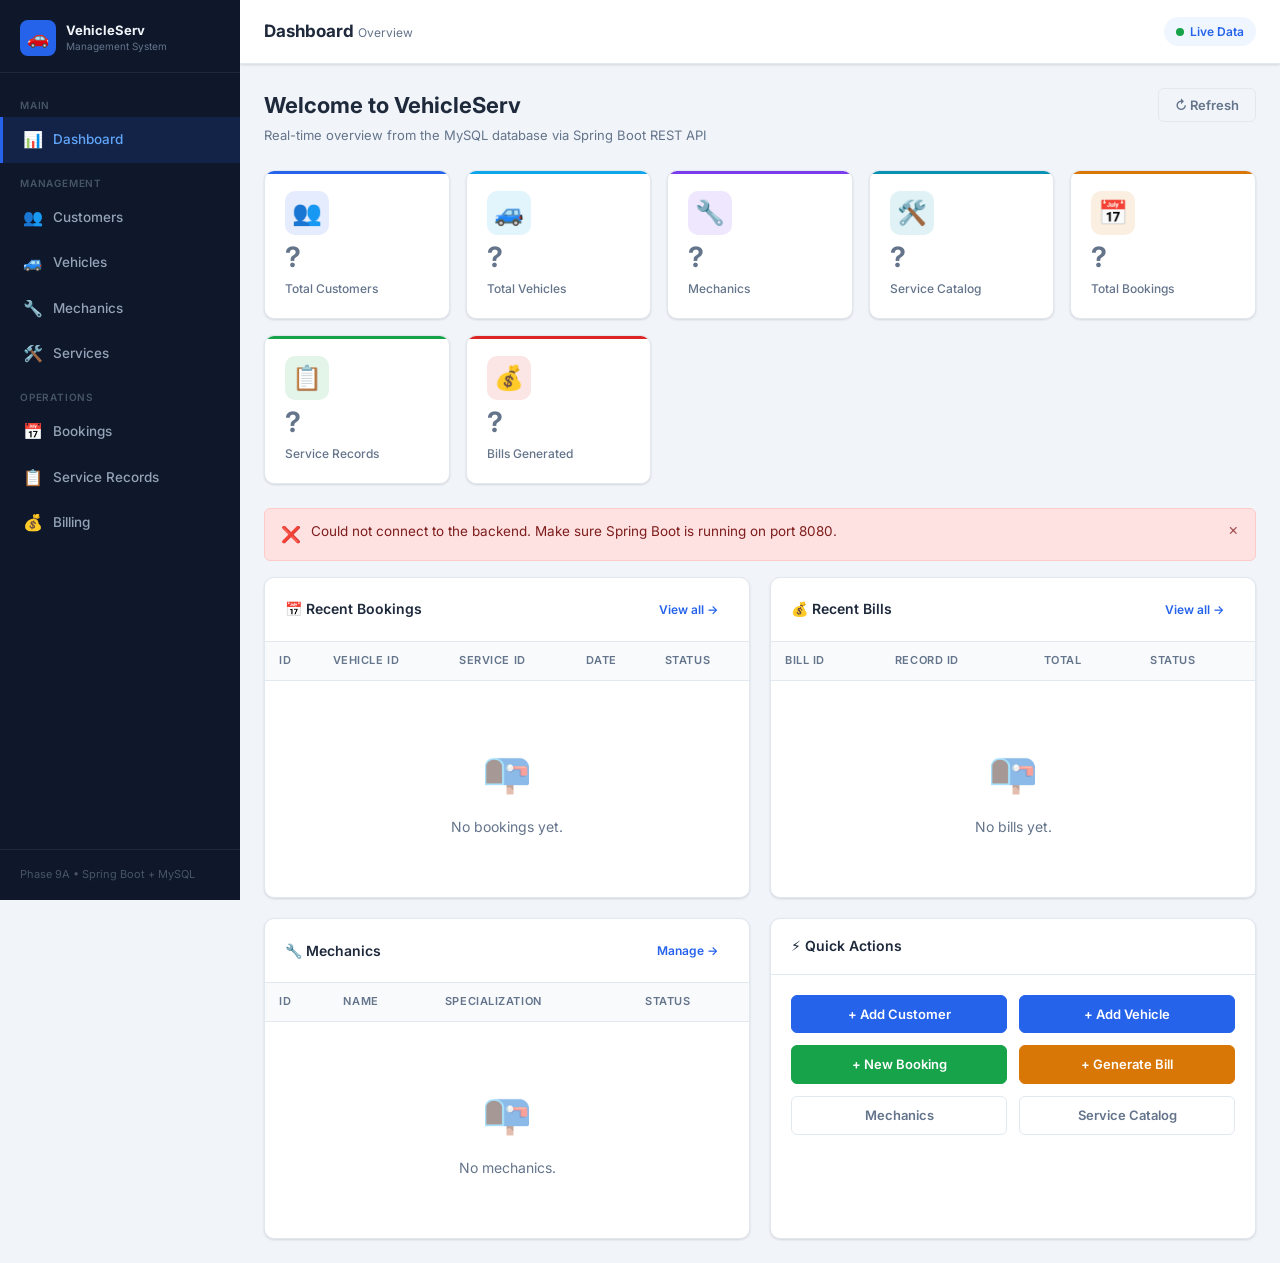
==== src/main/resources/static/index.html @ 57cae501 "updated code" ====
<!DOCTYPE html>
<html lang="en">
<head>
  <meta charset="UTF-8" />
  <meta name="viewport" content="width=device-width, initial-scale=1.0" />
  <title>Dashboard – Vehicle Service Management System</title>
  <meta name="description" content="Vehicle Service Management System dashboard showing live counts of customers, vehicles, mechanics, bookings, and bills." />
  <link rel="stylesheet" href="css/style.css" />
</head>
<body>

<div class="app-shell">

  <!-- ========= SIDEBAR ========= -->
  <aside class="sidebar" id="sidebar">
    <div class="sidebar-logo">
      <div class="logo-icon">🚗</div>
      <div>
        <div class="logo-text">VehicleServ</div>
        <div class="logo-sub">Management System</div>
      </div>
    </div>

    <nav class="sidebar-nav">
      <div class="nav-section-label">Main</div>
      <a class="nav-item" data-page="index.html" href="index.html">
        <span class="nav-icon">📊</span> Dashboard
      </a>

      <div class="nav-section-label">Management</div>
      <a class="nav-item" data-page="customers.html" href="pages/customers.html">
        <span class="nav-icon">👥</span> Customers
      </a>
      <a class="nav-item" data-page="vehicles.html" href="pages/vehicles.html">
        <span class="nav-icon">🚙</span> Vehicles
      </a>
      <a class="nav-item" data-page="mechanics.html" href="pages/mechanics.html">
        <span class="nav-icon">🔧</span> Mechanics
      </a>
      <a class="nav-item" data-page="services.html" href="pages/services.html">
        <span class="nav-icon">🛠️</span> Services
      </a>

      <div class="nav-section-label">Operations</div>
      <a class="nav-item" data-page="bookings.html" href="pages/bookings.html">
        <span class="nav-icon">📅</span> Bookings
      </a>
      <a class="nav-item" data-page="service-records.html" href="pages/service-records.html">
        <span class="nav-icon">📋</span> Service Records
      </a>
      <a class="nav-item" data-page="billing.html" href="pages/billing.html">
        <span class="nav-icon">💰</span> Billing
      </a>
    </nav>

    <div class="sidebar-footer">
      Phase 9A &bull; Spring Boot + MySQL
    </div>
  </aside>

  <div class="sidebar-overlay" id="sidebarOverlay"></div>

  <!-- ========= MAIN ========= -->
  <div class="main-wrapper">

    <!-- Top Header -->
    <header class="top-header">
      <button class="menu-toggle" id="menuToggle" aria-label="Toggle menu">☰</button>
      <div class="header-title">
        Dashboard <span class="header-subtitle">Overview</span>
      </div>
      <div class="header-right">
        <div class="header-badge">
          <span class="status-dot"></span> Live Data
        </div>
      </div>
    </header>

    <!-- Page Content -->
    <main class="page-content">

      <div class="page-header">
        <div class="page-header-left">
          <h1>Welcome to VehicleServ</h1>
          <p>Real-time overview from the MySQL database via Spring Boot REST API</p>
        </div>
        <button class="btn btn-outline" id="refreshDashboard">↻ Refresh</button>
      </div>

      <!-- Stats Cards -->
      <div class="stats-grid" id="statsGrid">
        <div class="stat-card" style="--stat-color:#2563eb">
          <div class="stat-icon">👥</div>
          <div class="stat-value" id="statCustomers"><span class="spinner spinner-dark"></span></div>
          <div class="stat-label">Total Customers</div>
        </div>
        <div class="stat-card" style="--stat-color:#0ea5e9">
          <div class="stat-icon">🚙</div>
          <div class="stat-value" id="statVehicles"><span class="spinner spinner-dark"></span></div>
          <div class="stat-label">Total Vehicles</div>
        </div>
        <div class="stat-card" style="--stat-color:#7c3aed">
          <div class="stat-icon">🔧</div>
          <div class="stat-value" id="statMechanics"><span class="spinner spinner-dark"></span></div>
          <div class="stat-label">Mechanics</div>
        </div>
        <div class="stat-card" style="--stat-color:#0891b2">
          <div class="stat-icon">🛠️</div>
          <div class="stat-value" id="statServices"><span class="spinner spinner-dark"></span></div>
          <div class="stat-label">Service Catalog</div>
        </div>
        <div class="stat-card" style="--stat-color:#d97706">
          <div class="stat-icon">📅</div>
          <div class="stat-value" id="statBookings"><span class="spinner spinner-dark"></span></div>
          <div class="stat-label">Total Bookings</div>
        </div>
        <div class="stat-card" style="--stat-color:#16a34a">
          <div class="stat-icon">📋</div>
          <div class="stat-value" id="statRecords"><span class="spinner spinner-dark"></span></div>
          <div class="stat-label">Service Records</div>
        </div>
        <div class="stat-card" style="--stat-color:#dc2626">
          <div class="stat-icon">💰</div>
          <div class="stat-value" id="statBills"><span class="spinner spinner-dark"></span></div>
          <div class="stat-label">Bills Generated</div>
        </div>
      </div>

      <!-- Alert area -->
      <div id="dashAlerts"></div>

      <!-- Two-column detail cards -->
      <div class="dashboard-grid">

        <!-- Recent Bookings -->
        <div class="card">
          <div class="card-header">
            <span class="card-title">📅 Recent Bookings</span>
            <a href="pages/bookings.html" class="btn btn-ghost btn-sm">View all →</a>
          </div>
          <div class="table-container">
            <table>
              <thead>
                <tr>
                  <th>ID</th>
                  <th>Vehicle ID</th>
                  <th>Service ID</th>
                  <th>Date</th>
                  <th>Status</th>
                </tr>
              </thead>
              <tbody id="recentBookingsTbody">
                <tr class="loading-row"><td colspan="5"><span class="spinner spinner-dark"></span> Loading…</td></tr>
              </tbody>
            </table>
          </div>
        </div>

        <!-- Recent Bills -->
        <div class="card">
          <div class="card-header">
            <span class="card-title">💰 Recent Bills</span>
            <a href="pages/billing.html" class="btn btn-ghost btn-sm">View all →</a>
          </div>
          <div class="table-container">
            <table>
              <thead>
                <tr>
                  <th>Bill ID</th>
                  <th>Record ID</th>
                  <th>Total</th>
                  <th>Status</th>
                </tr>
              </thead>
              <tbody id="recentBillsTbody">
                <tr class="loading-row"><td colspan="4"><span class="spinner spinner-dark"></span> Loading…</td></tr>
              </tbody>
            </table>
          </div>
        </div>

        <!-- Mechanics Availability -->
        <div class="card">
          <div class="card-header">
            <span class="card-title">🔧 Mechanics</span>
            <a href="pages/mechanics.html" class="btn btn-ghost btn-sm">Manage →</a>
          </div>
          <div class="table-container">
            <table>
              <thead>
                <tr><th>ID</th><th>Name</th><th>Specialization</th><th>Status</th></tr>
              </thead>
              <tbody id="mechanicsTbody">
                <tr class="loading-row"><td colspan="4"><span class="spinner spinner-dark"></span> Loading…</td></tr>
              </tbody>
            </table>
          </div>
        </div>

        <!-- Quick Links -->
        <div class="card">
          <div class="card-header">
            <span class="card-title">⚡ Quick Actions</span>
          </div>
          <div class="card-body">
            <div style="display:grid;grid-template-columns:1fr 1fr;gap:12px;">
              <a href="pages/customers.html" class="btn btn-primary w-full" style="justify-content:center;">+ Add Customer</a>
              <a href="pages/vehicles.html"  class="btn btn-primary w-full" style="justify-content:center;">+ Add Vehicle</a>
              <a href="pages/bookings.html"  class="btn btn-success w-full" style="justify-content:center;">+ New Booking</a>
              <a href="pages/billing.html"   class="btn btn-warning w-full" style="justify-content:center;">+ Generate Bill</a>
              <a href="pages/mechanics.html" class="btn btn-outline w-full" style="justify-content:center;">Mechanics</a>
              <a href="pages/services.html"  class="btn btn-outline w-full" style="justify-content:center;">Service Catalog</a>
            </div>
          </div>
        </div>

      </div>
    </main>
  </div>
</div>

<script src="js/app.js"></script>
<script>
(async function loadDashboard() {

  async function safeGet(path) {
    try { return await apiGet(path); }
    catch (e) { return null; }
  }

  function setStat(id, data) {
    const el = document.getElementById(id);
    if (!el) return;
    el.textContent = data !== null ? (Array.isArray(data) ? data.length : '—') : '?';
    if (data === null) el.style.color = 'var(--text-muted)';
  }

  async function load() {
    const alertBox = document.getElementById('dashAlerts');
    clearAlerts(alertBox);

    const [customers, vehicles, mechanics, services, bookings, records, bills] = await Promise.all([
      safeGet('/api/customers'),
      safeGet('/api/vehicles'),
      safeGet('/api/mechanics'),
      safeGet('/api/services'),
      safeGet('/api/bookings'),
      safeGet('/api/service-records'),
      safeGet('/api/bills')
    ]);

    if (!customers && !vehicles && !bookings) {
      showAlert(alertBox, 'Could not connect to the backend. Make sure Spring Boot is running on port 8080.', 'danger', 0);
    }

    setStat('statCustomers', customers);
    setStat('statVehicles',  vehicles);
    setStat('statMechanics', mechanics);
    setStat('statServices',  services);
    setStat('statBookings',  bookings);
    setStat('statRecords',   records);
    setStat('statBills',     bills);

    // Recent bookings
    const bTbody = document.getElementById('recentBookingsTbody');
    if (bookings && bookings.length > 0) {
      const recent = bookings.slice(-5).reverse();
      bTbody.innerHTML = recent.map(b => `
        <tr>
          <td class="fw-600">#${escHtml(b.bookingId)}</td>
          <td>V-${escHtml(b.vehicleId)}</td>
          <td>S-${escHtml(b.serviceId)}</td>
          <td>${formatDate(b.serviceDate)}</td>
          <td>${bookingStatusBadge(b.status)}</td>
        </tr>`).join('');
    } else {
      tableEmpty(bTbody, 'No bookings yet.', 5);
    }

    // Recent bills
    const billTbody = document.getElementById('recentBillsTbody');
    if (bills && bills.length > 0) {
      const recent = bills.slice(-5).reverse();
      billTbody.innerHTML = recent.map(b => `
        <tr>
          <td class="fw-600">#${escHtml(b.billId)}</td>
          <td>${escHtml(b.recordId)}</td>
          <td>${formatCurrency(b.totalAmount)}</td>
          <td>${paymentStatusBadge(b.paymentStatus)}</td>
        </tr>`).join('');
    } else {
      tableEmpty(billTbody, 'No bills yet.', 4);
    }

    // Mechanics
    const mTbody = document.getElementById('mechanicsTbody');
    if (mechanics && mechanics.length > 0) {
      mTbody.innerHTML = mechanics.map(m => `
        <tr>
          <td>${escHtml(m.mechanicId)}</td>
          <td class="fw-600">${escHtml(m.name)}</td>
          <td>${escHtml(m.specialization)}</td>
          <td>${availabilityBadge(m.availability)}</td>
        </tr>`).join('');
    } else {
      tableEmpty(mTbody, 'No mechanics.', 4);
    }
  }

  await load();
  document.getElementById('refreshDashboard').addEventListener('click', load);
})();
</script>
</body>
</html>
---- src/main/resources/static/css/style.css ----
/* =============================================
   Vehicle Service Management System – styles
   ============================================= */

@import url('https://fonts.googleapis.com/css2?family=Inter:wght@300;400;500;600;700&display=swap');

/* ---- CSS Variables ---- */
:root {
  --primary:       #2563eb;
  --primary-dark:  #1d4ed8;
  --primary-light: #eff6ff;
  --accent:        #0ea5e9;
  --success:       #16a34a;
  --success-light: #dcfce7;
  --warning:       #d97706;
  --warning-light: #fef3c7;
  --danger:        #dc2626;
  --danger-light:  #fee2e2;
  --info:          #0891b2;
  --info-light:    #e0f2fe;

  --sidebar-bg:    #0f172a;
  --sidebar-width: 240px;
  --header-h:      64px;

  --bg:            #f1f5f9;
  --card-bg:       #ffffff;
  --border:        #e2e8f0;
  --text:          #1e293b;
  --text-muted:    #64748b;
  --text-light:    #94a3b8;

  --radius:        10px;
  --radius-sm:     6px;
  --shadow:        0 1px 3px rgba(0,0,0,.08), 0 1px 2px rgba(0,0,0,.06);
  --shadow-md:     0 4px 12px rgba(0,0,0,.1);
  --shadow-lg:     0 10px 30px rgba(0,0,0,.15);

  --transition:    .2s ease;
}

/* ---- Reset ---- */
*, *::before, *::after { box-sizing: border-box; margin: 0; padding: 0; }
html { font-size: 16px; scroll-behavior: smooth; }
body {
  font-family: 'Inter', system-ui, sans-serif;
  background: var(--bg);
  color: var(--text);
  line-height: 1.6;
  min-height: 100vh;
}
a { color: inherit; text-decoration: none; }
ul { list-style: none; }
img { max-width: 100%; }
button { font-family: inherit; cursor: pointer; }
input, select, textarea { font-family: inherit; }

/* ===================== LAYOUT ===================== */

.app-shell {
  display: flex;
  min-height: 100vh;
}

/* ---- Sidebar ---- */
.sidebar {
  width: var(--sidebar-width);
  background: var(--sidebar-bg);
  color: #cbd5e1;
  display: flex;
  flex-direction: column;
  position: fixed;
  top: 0; left: 0; bottom: 0;
  z-index: 200;
  transition: transform var(--transition);
  overflow-y: auto;
}

.sidebar-logo {
  display: flex;
  align-items: center;
  gap: 10px;
  padding: 20px 20px 16px;
  border-bottom: 1px solid #1e293b;
}
.sidebar-logo .logo-icon {
  width: 36px; height: 36px;
  background: var(--primary);
  border-radius: 8px;
  display: flex; align-items: center; justify-content: center;
  font-size: 18px; color: #fff;
  flex-shrink: 0;
}
.sidebar-logo .logo-text {
  font-size: 13px; font-weight: 700; color: #f1f5f9;
  line-height: 1.3;
}
.sidebar-logo .logo-sub {
  font-size: 10px; color: #64748b; font-weight: 400;
}

.sidebar-nav { padding: 12px 0; flex: 1; }

.nav-section-label {
  font-size: 10px; font-weight: 600; text-transform: uppercase;
  letter-spacing: .08em; color: #475569;
  padding: 12px 20px 4px;
}

.nav-item {
  display: flex; align-items: center; gap: 10px;
  padding: 10px 20px;
  font-size: 13.5px; font-weight: 500; color: #94a3b8;
  border-left: 3px solid transparent;
  transition: all var(--transition);
  cursor: pointer;
  border-radius: 0;
}
.nav-item:hover {
  background: rgba(255,255,255,.05);
  color: #f1f5f9;
}
.nav-item.active {
  background: rgba(37,99,235,.15);
  color: #60a5fa;
  border-left-color: var(--primary);
}
.nav-item .nav-icon { font-size: 16px; width: 20px; text-align: center; flex-shrink: 0; }

.sidebar-footer {
  padding: 16px 20px;
  border-top: 1px solid #1e293b;
  font-size: 11px; color: #475569;
}

/* ---- Main Content ---- */
.main-wrapper {
  margin-left: var(--sidebar-width);
  flex: 1;
  display: flex;
  flex-direction: column;
  min-height: 100vh;
}

/* ---- Top Header ---- */
.top-header {
  height: var(--header-h);
  background: var(--card-bg);
  border-bottom: 1px solid var(--border);
  display: flex; align-items: center;
  padding: 0 24px;
  position: sticky; top: 0; z-index: 100;
  box-shadow: var(--shadow);
  gap: 16px;
}
.menu-toggle {
  display: none;
  background: none; border: none;
  font-size: 20px; color: var(--text-muted);
  padding: 4px;
}
.header-title {
  font-size: 17px; font-weight: 700; color: var(--text);
  flex: 1;
}
.header-subtitle { font-size: 12px; color: var(--text-muted); font-weight: 400; }
.header-right { display: flex; align-items: center; gap: 12px; }
.header-badge {
  display: flex; align-items: center; gap: 6px;
  background: var(--primary-light);
  color: var(--primary);
  padding: 5px 12px; border-radius: 20px;
  font-size: 12px; font-weight: 600;
}
.status-dot {
  width: 8px; height: 8px;
  border-radius: 50%; background: var(--success);
  animation: pulse 2s infinite;
}
@keyframes pulse {
  0%, 100% { opacity: 1; }
  50% { opacity: .4; }
}

/* ---- Page Content ---- */
.page-content {
  padding: 24px;
  flex: 1;
  max-width: 1400px;
  width: 100%;
}
.page-header {
  display: flex; align-items: flex-start; justify-content: space-between;
  margin-bottom: 24px; gap: 16px; flex-wrap: wrap;
}
.page-header-left h1 {
  font-size: 22px; font-weight: 700; color: var(--text);
}
.page-header-left p {
  font-size: 13px; color: var(--text-muted); margin-top: 2px;
}

/* ===================== CARDS ===================== */

.card {
  background: var(--card-bg);
  border-radius: var(--radius);
  border: 1px solid var(--border);
  box-shadow: var(--shadow);
}
.card-header {
  display: flex; align-items: center; justify-content: space-between;
  padding: 16px 20px;
  border-bottom: 1px solid var(--border);
}
.card-title {
  font-size: 14px; font-weight: 600; color: var(--text);
  display: flex; align-items: center; gap: 8px;
}
.card-body { padding: 20px; }
.card-footer { padding: 12px 20px; border-top: 1px solid var(--border); }

/* Dashboard stats row */
.stats-grid {
  display: grid;
  grid-template-columns: repeat(auto-fill, minmax(170px, 1fr));
  gap: 16px;
  margin-bottom: 24px;
}
.stat-card {
  background: var(--card-bg);
  border-radius: var(--radius);
  border: 1px solid var(--border);
  padding: 20px;
  box-shadow: var(--shadow);
  display: flex; flex-direction: column; gap: 8px;
  position: relative; overflow: hidden;
  transition: transform var(--transition), box-shadow var(--transition);
}
.stat-card:hover { transform: translateY(-2px); box-shadow: var(--shadow-md); }
.stat-card::before {
  content: '';
  position: absolute; top: 0; left: 0; right: 0; height: 3px;
  background: var(--stat-color, var(--primary));
  border-radius: var(--radius) var(--radius) 0 0;
}
.stat-icon {
  font-size: 24px;
  width: 44px; height: 44px;
  border-radius: 10px;
  display: flex; align-items: center; justify-content: center;
  background: color-mix(in srgb, var(--stat-color, var(--primary)) 12%, white);
}
.stat-value {
  font-size: 28px; font-weight: 700; color: var(--text);
  line-height: 1;
}
.stat-label { font-size: 12px; color: var(--text-muted); font-weight: 500; }
.stat-loading { font-size: 20px; color: var(--text-light); }

/* Dashboard grid */
.dashboard-grid {
  display: grid;
  grid-template-columns: repeat(auto-fit, minmax(340px, 1fr));
  gap: 20px;
}

/* ===================== TABLES ===================== */

.table-container { overflow-x: auto; }
table {
  width: 100%; border-collapse: collapse;
  font-size: 13.5px;
}
thead th {
  background: #f8fafc;
  padding: 10px 14px;
  text-align: left;
  font-size: 11px; font-weight: 600; text-transform: uppercase;
  letter-spacing: .05em; color: var(--text-muted);
  border-bottom: 1px solid var(--border);
  white-space: nowrap;
}
tbody tr { border-bottom: 1px solid var(--border); transition: background var(--transition); }
tbody tr:last-child { border-bottom: none; }
tbody tr:hover { background: #f8fafc; }
tbody td {
  padding: 11px 14px;
  color: var(--text);
  vertical-align: middle;
}
.table-actions { display: flex; gap: 6px; }
.empty-state {
  text-align: center; padding: 48px 24px;
  color: var(--text-muted);
}
.empty-state .empty-icon { font-size: 40px; margin-bottom: 12px; opacity: .5; }
.empty-state p { font-size: 14px; }

/* ===================== BADGES ===================== */

.badge {
  display: inline-flex; align-items: center; gap: 4px;
  padding: 3px 10px; border-radius: 20px;
  font-size: 11px; font-weight: 600; white-space: nowrap;
}
.badge-blue   { background: var(--primary-light); color: var(--primary); }
.badge-green  { background: var(--success-light);  color: var(--success); }
.badge-yellow { background: var(--warning-light);  color: var(--warning); }
.badge-red    { background: var(--danger-light);   color: var(--danger); }
.badge-cyan   { background: var(--info-light);     color: var(--info); }
.badge-gray   { background: #f1f5f9; color: var(--text-muted); }

/* ===================== BUTTONS ===================== */

.btn {
  display: inline-flex; align-items: center; gap: 6px;
  padding: 8px 16px; border-radius: var(--radius-sm);
  font-size: 13px; font-weight: 600; border: 1px solid transparent;
  transition: all var(--transition); cursor: pointer; white-space: nowrap;
}
.btn:disabled { opacity: .5; cursor: not-allowed; }
.btn-primary   { background: var(--primary);   color: #fff; border-color: var(--primary); }
.btn-primary:hover:not(:disabled)   { background: var(--primary-dark); border-color: var(--primary-dark); }
.btn-success   { background: var(--success);   color: #fff; border-color: var(--success); }
.btn-success:hover:not(:disabled)   { background: #15803d; }
.btn-danger    { background: var(--danger);    color: #fff; border-color: var(--danger); }
.btn-danger:hover:not(:disabled)    { background: #b91c1c; }
.btn-warning   { background: var(--warning);   color: #fff; border-color: var(--warning); }
.btn-warning:hover:not(:disabled)   { background: #b45309; }
.btn-outline   { background: transparent; color: var(--text-muted); border-color: var(--border); }
.btn-outline:hover:not(:disabled)   { background: #f8fafc; color: var(--text); }
.btn-ghost     { background: transparent; color: var(--primary); border-color: transparent; }
.btn-ghost:hover:not(:disabled)     { background: var(--primary-light); }
.btn-sm { padding: 5px 10px; font-size: 12px; }
.btn-icon { padding: 6px 8px; font-size: 14px; }

/* ===================== FORMS ===================== */

.form-grid {
  display: grid;
  grid-template-columns: repeat(auto-fit, minmax(220px, 1fr));
  gap: 16px;
}
.form-group { display: flex; flex-direction: column; gap: 5px; }
.form-label { font-size: 12px; font-weight: 600; color: var(--text-muted); }
.form-control {
  padding: 9px 12px;
  border: 1px solid var(--border);
  border-radius: var(--radius-sm);
  font-size: 13.5px; color: var(--text);
  background: #fff;
  transition: border-color var(--transition), box-shadow var(--transition);
  width: 100%;
}
.form-control:focus {
  outline: none;
  border-color: var(--primary);
  box-shadow: 0 0 0 3px rgba(37,99,235,.12);
}
.form-control::placeholder { color: var(--text-light); }
.form-control.error { border-color: var(--danger); }
.form-hint { font-size: 11px; color: var(--text-muted); }
.form-error { font-size: 11px; color: var(--danger); }
.form-actions {
  display: flex; gap: 10px; align-items: center;
  margin-top: 8px; flex-wrap: wrap;
}

/* ===================== ALERT MESSAGES ===================== */

.alert {
  display: flex; align-items: flex-start; gap: 10px;
  padding: 12px 16px; border-radius: var(--radius-sm);
  font-size: 13.5px; margin-bottom: 16px;
  animation: slideIn .2s ease;
}
@keyframes slideIn {
  from { opacity: 0; transform: translateY(-6px); }
  to   { opacity: 1; transform: translateY(0); }
}
.alert-icon { font-size: 16px; flex-shrink: 0; margin-top: 1px; }
.alert-success { background: var(--success-light); color: #14532d; border: 1px solid #bbf7d0; }
.alert-danger   { background: var(--danger-light);  color: #7f1d1d; border: 1px solid #fecaca; }
.alert-warning  { background: var(--warning-light); color: #78350f; border: 1px solid #fde68a; }
.alert-info     { background: var(--info-light);    color: #164e63; border: 1px solid #a5f3fc; }
.alert-close {
  margin-left: auto; background: none; border: none;
  color: inherit; cursor: pointer; font-size: 16px; line-height: 1;
  padding: 0; opacity: .7;
}
.alert-close:hover { opacity: 1; }

/* ===================== MODAL ===================== */

.modal-overlay {
  position: fixed; inset: 0;
  background: rgba(0,0,0,.45);
  z-index: 1000;
  display: flex; align-items: center; justify-content: center;
  padding: 16px;
  animation: fadeIn .2s ease;
}
@keyframes fadeIn { from { opacity: 0; } to { opacity: 1; } }
.modal {
  background: var(--card-bg);
  border-radius: var(--radius);
  box-shadow: var(--shadow-lg);
  width: 100%; max-width: 540px;
  max-height: 90vh; overflow-y: auto;
  animation: slideUp .25s ease;
}
@keyframes slideUp {
  from { opacity: 0; transform: translateY(20px); }
  to   { opacity: 1; transform: translateY(0); }
}
.modal-header {
  display: flex; align-items: center; justify-content: space-between;
  padding: 18px 20px; border-bottom: 1px solid var(--border);
}
.modal-title { font-size: 16px; font-weight: 700; }
.modal-close {
  background: none; border: none; font-size: 20px;
  color: var(--text-muted); cursor: pointer; line-height: 1; padding: 2px;
}
.modal-close:hover { color: var(--text); }
.modal-body { padding: 20px; }
.modal-footer {
  padding: 14px 20px; border-top: 1px solid var(--border);
  display: flex; gap: 10px; justify-content: flex-end;
}

/* ===================== SPINNER ===================== */

.spinner {
  display: inline-block;
  width: 18px; height: 18px;
  border: 2px solid rgba(255,255,255,.4);
  border-top-color: currentColor;
  border-radius: 50%;
  animation: spin .7s linear infinite;
  vertical-align: middle;
}
.spinner-dark {
  border-color: var(--border);
  border-top-color: var(--primary);
}
@keyframes spin { to { transform: rotate(360deg); } }

.loading-row td {
  padding: 32px !important;
  text-align: center;
  color: var(--text-muted);
}

/* ===================== SEARCH BAR ===================== */

.search-bar {
  display: flex; align-items: center; gap: 10px; flex-wrap: wrap;
}
.search-input-wrap {
  position: relative; flex: 1; min-width: 200px;
}
.search-input-wrap .search-icon {
  position: absolute; left: 10px; top: 50%; transform: translateY(-50%);
  color: var(--text-light); font-size: 14px; pointer-events: none;
}
.search-input {
  padding: 8px 12px 8px 32px;
  border: 1px solid var(--border);
  border-radius: var(--radius-sm);
  font-size: 13px; width: 100%;
  background: var(--card-bg);
  transition: border-color var(--transition);
}
.search-input:focus { outline: none; border-color: var(--primary); }

/* ===================== RESPONSIVE ===================== */

@media (max-width: 900px) {
  .sidebar {
    transform: translateX(-100%);
  }
  .sidebar.open {
    transform: translateX(0);
    box-shadow: var(--shadow-lg);
  }
  .main-wrapper { margin-left: 0; }
  .menu-toggle { display: flex; }
  .stats-grid { grid-template-columns: repeat(2, 1fr); }
  .dashboard-grid { grid-template-columns: 1fr; }
}
@media (max-width: 500px) {
  .stats-grid { grid-template-columns: 1fr; }
  .page-content { padding: 16px; }
  .top-header { padding: 0 16px; }
  .form-grid { grid-template-columns: 1fr; }
}

/* ===================== UTILITY ===================== */

.hidden { display: none !important; }
.text-muted { color: var(--text-muted); }
.text-sm { font-size: 12px; }
.fw-600 { font-weight: 600; }
.mt-16 { margin-top: 16px; }
.mb-16 { margin-bottom: 16px; }
.gap-8  { gap: 8px; }
.flex   { display: flex; }
.flex-center { display: flex; align-items: center; justify-content: center; }
.flex-between { display: flex; align-items: center; justify-content: space-between; }
.w-full { width: 100%; }

/* ===================== SIDEBAR OVERLAY (mobile) ===================== */
.sidebar-overlay {
  display: none;
  position: fixed; inset: 0;
  background: rgba(0,0,0,.4);
  z-index: 150;
}
.sidebar-overlay.show { display: block; }
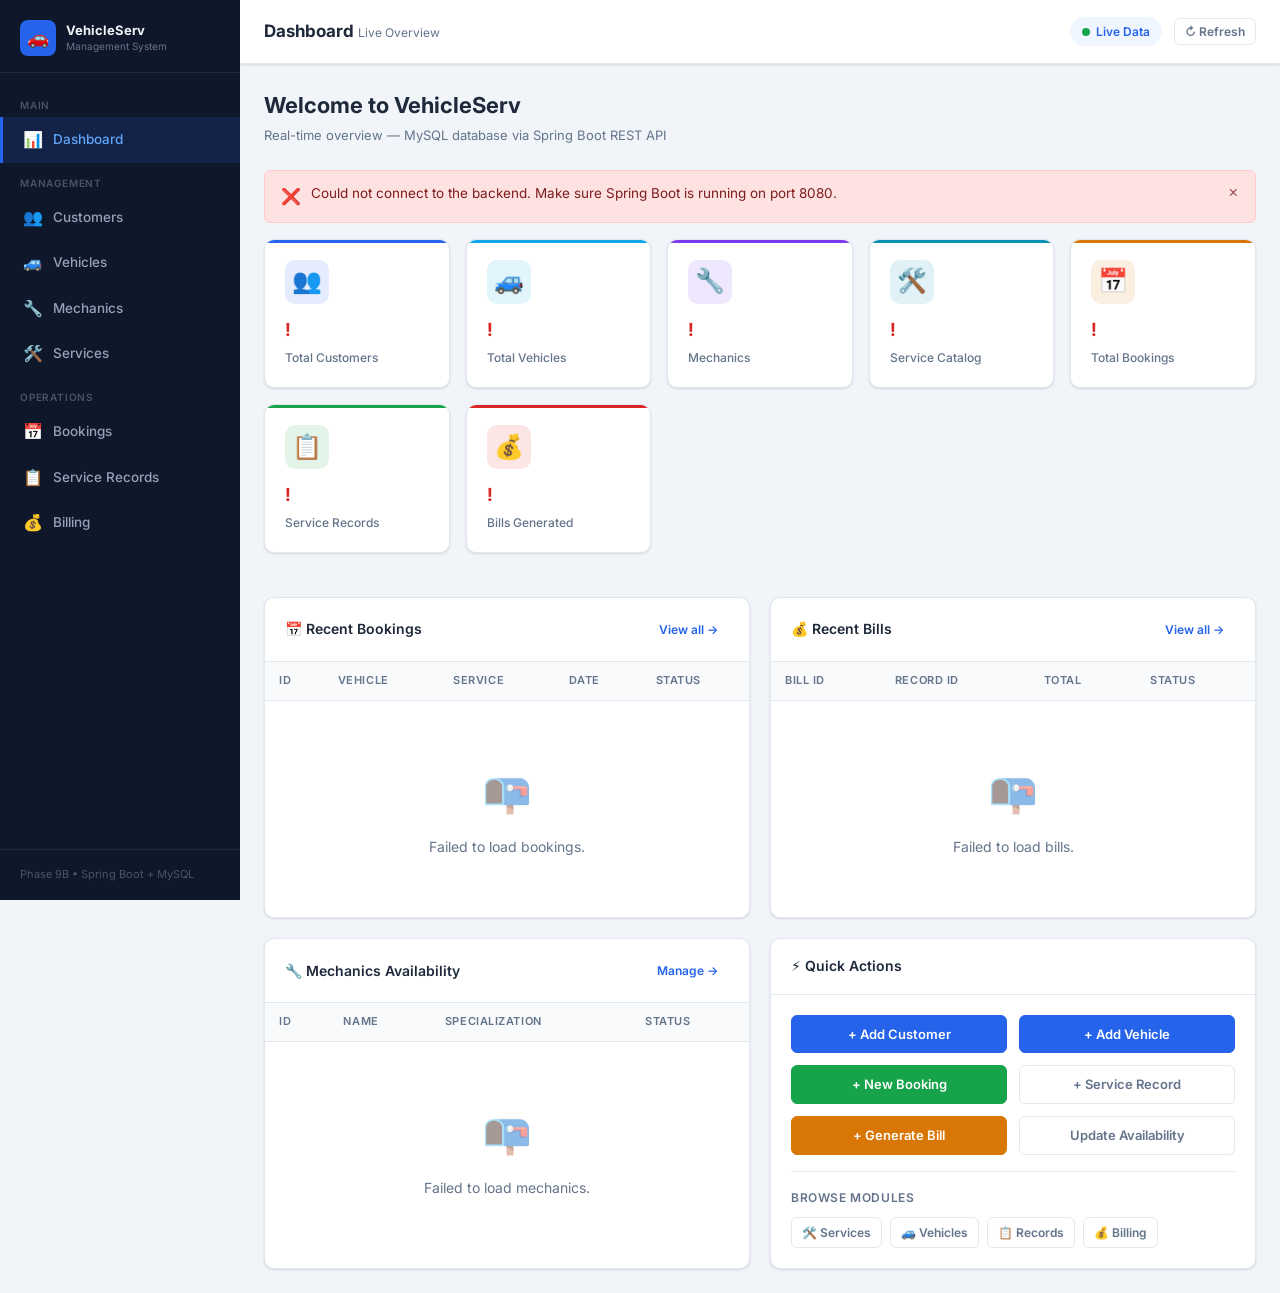
==== commit 44b54d82: "updated code" ====
--- a/src/main/resources/static/index.html
+++ b/src/main/resources/static/index.html
@@ -4,7 +4,7 @@
   <meta charset="UTF-8" />
   <meta name="viewport" content="width=device-width, initial-scale=1.0" />
   <title>Dashboard – Vehicle Service Management System</title>
-  <meta name="description" content="Vehicle Service Management System dashboard showing live counts of customers, vehicles, mechanics, bookings, and bills." />
+  <meta name="description" content="Vehicle Service Management System dashboard — live stats and quick actions." />
   <link rel="stylesheet" href="css/style.css" />
 </head>
 <body>
@@ -54,7 +54,7 @@
     </nav>
 
     <div class="sidebar-footer">
-      Phase 9A &bull; Spring Boot + MySQL
+      Phase 9B &bull; Spring Boot + MySQL
     </div>
   </aside>
 
@@ -67,12 +67,13 @@
     <header class="top-header">
       <button class="menu-toggle" id="menuToggle" aria-label="Toggle menu">☰</button>
       <div class="header-title">
-        Dashboard <span class="header-subtitle">Overview</span>
+        Dashboard <span class="header-subtitle">Live Overview</span>
       </div>
       <div class="header-right">
         <div class="header-badge">
           <span class="status-dot"></span> Live Data
         </div>
+        <button class="btn btn-outline btn-sm" id="refreshDashboard">↻ Refresh</button>
       </div>
     </header>
 
@@ -82,10 +83,12 @@
       <div class="page-header">
         <div class="page-header-left">
           <h1>Welcome to VehicleServ</h1>
-          <p>Real-time overview from the MySQL database via Spring Boot REST API</p>
-        </div>
-        <button class="btn btn-outline" id="refreshDashboard">↻ Refresh</button>
-      </div>
+          <p>Real-time overview — MySQL database via Spring Boot REST API</p>
+        </div>
+      </div>
+
+      <!-- Alert area -->
+      <div id="dashAlerts"></div>
 
       <!-- Stats Cards -->
       <div class="stats-grid" id="statsGrid">
@@ -126,8 +129,8 @@
         </div>
       </div>
 
-      <!-- Alert area -->
-      <div id="dashAlerts"></div>
+      <!-- Derived insight pills -->
+      <div id="insightRow" style="display:flex;gap:10px;flex-wrap:wrap;margin-bottom:20px"></div>
 
       <!-- Two-column detail cards -->
       <div class="dashboard-grid">
@@ -142,11 +145,7 @@
             <table>
               <thead>
                 <tr>
-                  <th>ID</th>
-                  <th>Vehicle ID</th>
-                  <th>Service ID</th>
-                  <th>Date</th>
-                  <th>Status</th>
+                  <th>ID</th><th>Vehicle</th><th>Service</th><th>Date</th><th>Status</th>
                 </tr>
               </thead>
               <tbody id="recentBookingsTbody">
@@ -165,12 +164,7 @@
           <div class="table-container">
             <table>
               <thead>
-                <tr>
-                  <th>Bill ID</th>
-                  <th>Record ID</th>
-                  <th>Total</th>
-                  <th>Status</th>
-                </tr>
+                <tr><th>Bill ID</th><th>Record ID</th><th>Total</th><th>Status</th></tr>
               </thead>
               <tbody id="recentBillsTbody">
                 <tr class="loading-row"><td colspan="4"><span class="spinner spinner-dark"></span> Loading…</td></tr>
@@ -182,7 +176,7 @@
         <!-- Mechanics Availability -->
         <div class="card">
           <div class="card-header">
-            <span class="card-title">🔧 Mechanics</span>
+            <span class="card-title">🔧 Mechanics Availability</span>
             <a href="pages/mechanics.html" class="btn btn-ghost btn-sm">Manage →</a>
           </div>
           <div class="table-container">
@@ -197,7 +191,7 @@
           </div>
         </div>
 
-        <!-- Quick Links -->
+        <!-- Quick Actions -->
         <div class="card">
           <div class="card-header">
             <span class="card-title">⚡ Quick Actions</span>
@@ -207,9 +201,19 @@
               <a href="pages/customers.html" class="btn btn-primary w-full" style="justify-content:center;">+ Add Customer</a>
               <a href="pages/vehicles.html"  class="btn btn-primary w-full" style="justify-content:center;">+ Add Vehicle</a>
               <a href="pages/bookings.html"  class="btn btn-success w-full" style="justify-content:center;">+ New Booking</a>
+              <a href="pages/service-records.html" class="btn btn-outline w-full" style="justify-content:center;">+ Service Record</a>
               <a href="pages/billing.html"   class="btn btn-warning w-full" style="justify-content:center;">+ Generate Bill</a>
-              <a href="pages/mechanics.html" class="btn btn-outline w-full" style="justify-content:center;">Mechanics</a>
-              <a href="pages/services.html"  class="btn btn-outline w-full" style="justify-content:center;">Service Catalog</a>
+              <a href="pages/mechanics.html" class="btn btn-outline w-full" style="justify-content:center;">Update Availability</a>
+            </div>
+
+            <div style="margin-top:16px;padding-top:16px;border-top:1px solid var(--border)">
+              <div style="font-size:12px;font-weight:600;color:var(--text-muted);text-transform:uppercase;letter-spacing:.05em;margin-bottom:10px">Browse Modules</div>
+              <div style="display:flex;gap:8px;flex-wrap:wrap;">
+                <a href="pages/services.html"        class="btn btn-outline btn-sm">🛠️ Services</a>
+                <a href="pages/vehicles.html"        class="btn btn-outline btn-sm">🚙 Vehicles</a>
+                <a href="pages/service-records.html" class="btn btn-outline btn-sm">📋 Records</a>
+                <a href="pages/billing.html"         class="btn btn-outline btn-sm">💰 Billing</a>
+              </div>
             </div>
           </div>
         </div>
@@ -221,6 +225,7 @@
 
 <script src="js/app.js"></script>
 <script>
+'use strict';
 (async function loadDashboard() {
 
   async function safeGet(path) {
@@ -228,11 +233,14 @@
     catch (e) { return null; }
   }
 
-  function setStat(id, data) {
+  function setStat(id, data, failMsg) {
     const el = document.getElementById(id);
     if (!el) return;
-    el.textContent = data !== null ? (Array.isArray(data) ? data.length : '—') : '?';
-    if (data === null) el.style.color = 'var(--text-muted)';
+    if (data === null) {
+      el.innerHTML = '<span style="color:var(--danger);font-size:18px" title="' + escHtml(failMsg || 'Error') + '">!</span>';
+    } else {
+      el.textContent = Array.isArray(data) ? data.length : '—';
+    }
   }
 
   async function load() {
@@ -249,19 +257,42 @@
       safeGet('/api/bills')
     ]);
 
+    // Show connectivity warning only if all core APIs fail
     if (!customers && !vehicles && !bookings) {
-      showAlert(alertBox, 'Could not connect to the backend. Make sure Spring Boot is running on port 8080.', 'danger', 0);
-    }
-
-    setStat('statCustomers', customers);
-    setStat('statVehicles',  vehicles);
-    setStat('statMechanics', mechanics);
-    setStat('statServices',  services);
-    setStat('statBookings',  bookings);
-    setStat('statRecords',   records);
-    setStat('statBills',     bills);
-
-    // Recent bookings
+      showAlert(alertBox,
+        'Could not connect to the backend. Make sure Spring Boot is running on port 8080.',
+        'danger', 0);
+    }
+
+    setStat('statCustomers', customers, 'Could not load customers');
+    setStat('statVehicles',  vehicles,  'Could not load vehicles');
+    setStat('statMechanics', mechanics, 'Could not load mechanics');
+    setStat('statServices',  services,  'Could not load services');
+    setStat('statBookings',  bookings,  'Could not load bookings');
+    setStat('statRecords',   records,   'Could not load service records');
+    setStat('statBills',     bills,     'Could not load bills');
+
+    // Derived insight pills
+    const insightRow = document.getElementById('insightRow');
+    insightRow.innerHTML = '';
+    if (bookings) {
+      const active  = bookings.filter(b => ['BOOKED','ASSIGNED','IN_PROGRESS'].includes(b.status)).length;
+      const pending = bookings.filter(b => b.status === 'BOOKED').length;
+      insightRow.innerHTML += `<span class="badge badge-yellow" style="font-size:12px;padding:5px 12px">📅 ${active} active booking${active !== 1 ? 's' : ''}</span>`;
+      if (pending > 0)
+        insightRow.innerHTML += `<span class="badge badge-red" style="font-size:12px;padding:5px 12px">⏳ ${pending} awaiting mechanic</span>`;
+    }
+    if (bills) {
+      const unpaid = bills.filter(b => b.paymentStatus === 'PENDING').length;
+      if (unpaid > 0)
+        insightRow.innerHTML += `<span class="badge badge-yellow" style="font-size:12px;padding:5px 12px">💳 ${unpaid} unpaid bill${unpaid !== 1 ? 's' : ''}</span>`;
+    }
+    if (mechanics) {
+      const avail = mechanics.filter(m => m.availability === 'AVAILABLE').length;
+      insightRow.innerHTML += `<span class="badge badge-green" style="font-size:12px;padding:5px 12px">🔧 ${avail} mechanic${avail !== 1 ? 's' : ''} available</span>`;
+    }
+
+    // Recent bookings (last 5, newest first)
     const bTbody = document.getElementById('recentBookingsTbody');
     if (bookings && bookings.length > 0) {
       const recent = bookings.slice(-5).reverse();
@@ -273,26 +304,30 @@
           <td>${formatDate(b.serviceDate)}</td>
           <td>${bookingStatusBadge(b.status)}</td>
         </tr>`).join('');
+    } else if (bookings) {
+      tableEmpty(bTbody, 'No bookings yet.', 5);
     } else {
-      tableEmpty(bTbody, 'No bookings yet.', 5);
-    }
-
-    // Recent bills
+      tableEmpty(bTbody, 'Failed to load bookings.', 5);
+    }
+
+    // Recent bills (last 5, newest first)
     const billTbody = document.getElementById('recentBillsTbody');
     if (bills && bills.length > 0) {
       const recent = bills.slice(-5).reverse();
       billTbody.innerHTML = recent.map(b => `
         <tr>
           <td class="fw-600">#${escHtml(b.billId)}</td>
-          <td>${escHtml(b.recordId)}</td>
-          <td>${formatCurrency(b.totalAmount)}</td>
+          <td>R-${escHtml(b.recordId)}</td>
+          <td class="fw-600">${formatCurrency(b.totalAmount)}</td>
           <td>${paymentStatusBadge(b.paymentStatus)}</td>
         </tr>`).join('');
+    } else if (bills) {
+      tableEmpty(billTbody, 'No bills yet.', 4);
     } else {
-      tableEmpty(billTbody, 'No bills yet.', 4);
-    }
-
-    // Mechanics
+      tableEmpty(billTbody, 'Failed to load bills.', 4);
+    }
+
+    // Mechanics availability
     const mTbody = document.getElementById('mechanicsTbody');
     if (mechanics && mechanics.length > 0) {
       mTbody.innerHTML = mechanics.map(m => `
@@ -302,8 +337,10 @@
           <td>${escHtml(m.specialization)}</td>
           <td>${availabilityBadge(m.availability)}</td>
         </tr>`).join('');
+    } else if (mechanics) {
+      tableEmpty(mTbody, 'No mechanics added yet.', 4);
     } else {
-      tableEmpty(mTbody, 'No mechanics.', 4);
+      tableEmpty(mTbody, 'Failed to load mechanics.', 4);
     }
   }
 
--- a/src/main/resources/static/css/style.css
+++ b/src/main/resources/static/css/style.css
@@ -519,3 +519,137 @@
   z-index: 150;
 }
 .sidebar-overlay.show { display: block; }
+
+/* ===================== PHASE 9B ADDITIONS ===================== */
+
+/* Filter / toolbar row */
+.toolbar {
+  display: flex; align-items: center; gap: 10px; flex-wrap: wrap;
+  padding: 12px 20px; border-bottom: 1px solid var(--border);
+  background: #fafbfc;
+}
+.toolbar-left  { display: flex; align-items: center; gap: 10px; flex: 1; flex-wrap: wrap; }
+.toolbar-right { display: flex; align-items: center; gap: 8px; flex-shrink: 0; }
+.record-count {
+  font-size: 12px; color: var(--text-muted);
+  background: #f1f5f9; padding: 3px 10px; border-radius: 12px; font-weight: 600;
+  white-space: nowrap;
+}
+
+/* Inline select (filter) */
+.filter-select {
+  padding: 7px 10px;
+  border: 1px solid var(--border);
+  border-radius: var(--radius-sm);
+  font-size: 13px; color: var(--text);
+  background: #fff;
+  cursor: pointer;
+}
+.filter-select:focus { outline: none; border-color: var(--primary); }
+
+/* Workflow step indicator */
+.workflow-steps {
+  display: flex; align-items: center; gap: 0;
+  overflow-x: auto; padding: 16px 20px;
+  border-bottom: 1px solid var(--border);
+  background: #fafbfc;
+}
+.workflow-step {
+  display: flex; flex-direction: column; align-items: center;
+  gap: 4px; min-width: 90px; flex-shrink: 0;
+}
+.step-dot {
+  width: 32px; height: 32px; border-radius: 50%;
+  display: flex; align-items: center; justify-content: center;
+  font-size: 13px; font-weight: 700;
+  background: #e2e8f0; color: var(--text-muted);
+  transition: all .3s;
+}
+.step-dot.active   { background: var(--primary); color: #fff; }
+.step-dot.done     { background: var(--success);  color: #fff; }
+.step-dot.cancelled{ background: var(--danger);   color: #fff; }
+.step-label { font-size: 10px; color: var(--text-muted); font-weight: 500; text-align: center; }
+.step-connector {
+  flex: 1; height: 2px; min-width: 24px;
+  background: #e2e8f0; margin-bottom: 14px;
+  transition: background .3s;
+}
+.step-connector.done { background: var(--success); }
+
+/* Info panel (key-value pairs) */
+.info-panel {
+  display: grid;
+  grid-template-columns: repeat(auto-fill, minmax(180px, 1fr));
+  gap: 12px;
+  padding: 16px;
+  background: #f8fafc;
+  border-radius: var(--radius-sm);
+  border: 1px solid var(--border);
+  margin-bottom: 16px;
+}
+.info-item .info-label { font-size: 11px; color: var(--text-muted); font-weight: 600; text-transform: uppercase; letter-spacing: .04em; }
+.info-item .info-value { font-size: 14px; color: var(--text); font-weight: 600; margin-top: 2px; }
+
+/* Tab nav */
+.tab-nav {
+  display: flex; gap: 0; border-bottom: 2px solid var(--border);
+  padding: 0 20px; background: var(--card-bg);
+}
+.tab-btn {
+  padding: 12px 16px; font-size: 13px; font-weight: 600;
+  color: var(--text-muted); border: none; background: none;
+  cursor: pointer; border-bottom: 2px solid transparent;
+  margin-bottom: -2px; transition: all var(--transition);
+}
+.tab-btn:hover   { color: var(--text); }
+.tab-btn.active  { color: var(--primary); border-bottom-color: var(--primary); }
+.tab-pane { display: none; }
+.tab-pane.active { display: block; }
+
+/* Vehicle history select */
+.history-select-wrap {
+  padding: 20px; border-bottom: 1px solid var(--border);
+  display: flex; align-items: flex-end; gap: 12px; flex-wrap: wrap;
+}
+
+/* Booking detail panel */
+.booking-card {
+  border: 1px solid var(--border);
+  border-radius: var(--radius);
+  padding: 16px;
+  margin-bottom: 12px;
+  background: var(--card-bg);
+  transition: box-shadow var(--transition);
+}
+.booking-card:hover { box-shadow: var(--shadow-md); }
+.booking-card-header {
+  display: flex; align-items: center; justify-content: space-between;
+  margin-bottom: 10px; flex-wrap: wrap; gap: 8px;
+}
+.booking-card-actions { display: flex; gap: 6px; flex-wrap: wrap; }
+
+/* Summary row in billing */
+.bill-summary {
+  background: #f8fafc; border-radius: var(--radius-sm);
+  border: 1px solid var(--border); padding: 14px 16px;
+  display: grid; grid-template-columns: repeat(auto-fill, minmax(140px, 1fr));
+  gap: 10px; margin-bottom: 12px;
+}
+.bill-line { display: flex; flex-direction: column; gap: 2px; }
+.bill-line-label { font-size: 11px; color: var(--text-muted); font-weight: 600; }
+.bill-line-value { font-size: 15px; font-weight: 700; color: var(--text); }
+.bill-line-value.total { color: var(--primary); font-size: 18px; }
+
+/* Clear-search button */
+.btn-clear {
+  background: none; border: none; color: var(--text-muted);
+  cursor: pointer; font-size: 16px; padding: 4px; line-height: 1;
+  border-radius: 4px;
+}
+.btn-clear:hover { color: var(--danger); }
+
+@media (max-width: 600px) {
+  .toolbar { flex-direction: column; align-items: stretch; }
+  .workflow-steps { gap: 0; }
+  .info-panel { grid-template-columns: 1fr 1fr; }
+}
